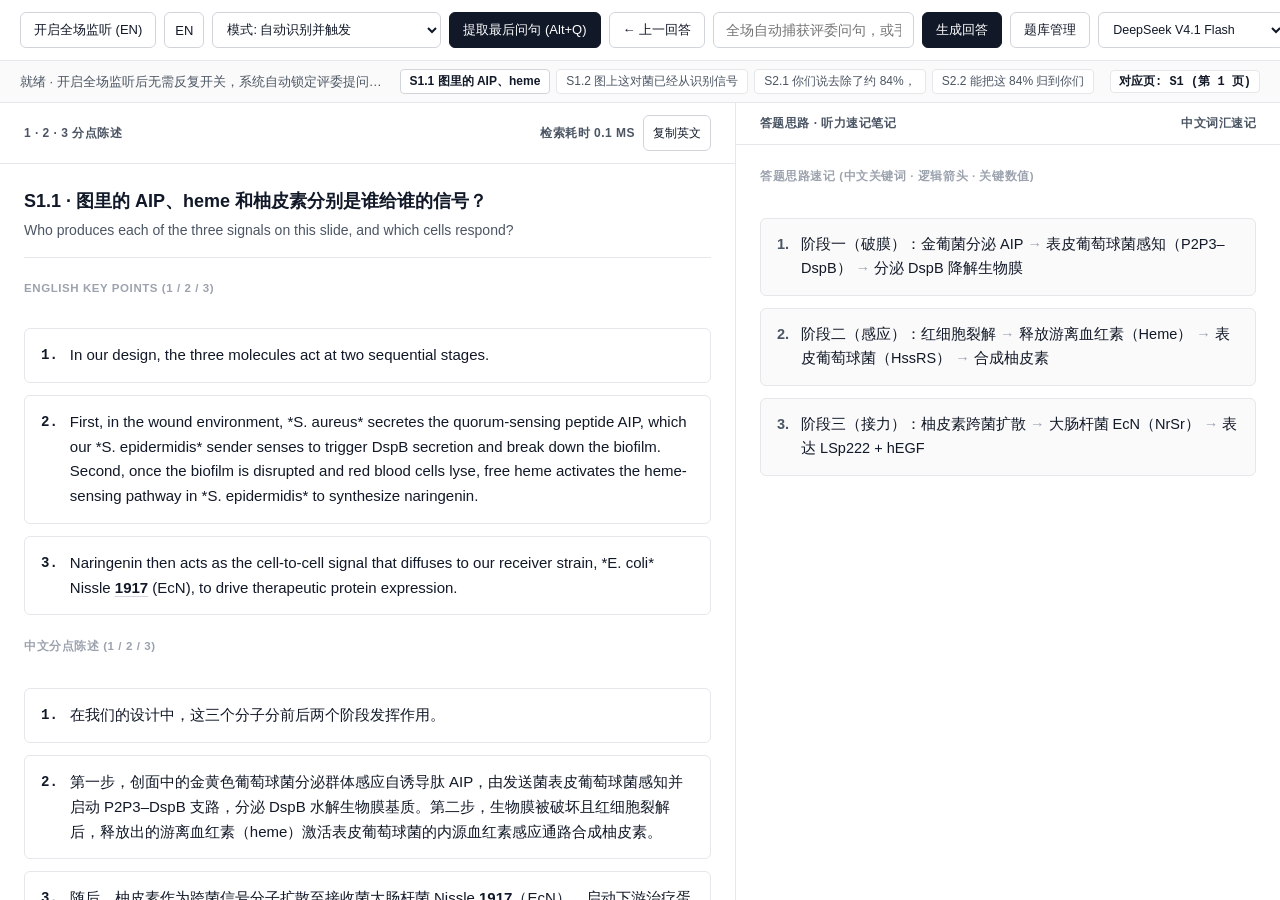
==== index.html @ b4458b43 "feat: initial modular release of iGEM Real-Time Defense Assistant with editable QA database and SDK " ====
<!DOCTYPE html>
<html lang="zh-CN">
<head>
  <meta charset="UTF-8">
  <meta name="viewport" content="width=device-width, initial-scale=1.0">
  <title>iGEM Real-Time Defense Assistant</title>
  <link rel="stylesheet" href="src/styles.css">
</head>
<body>

<!-- Top Control Bar -->
<header class="topbar">
  <button class="btn btn-mic" id="micBtn" title="Alt+S 开启/暂停监听">开启全场监听 (EN)</button>
  <button class="btn" id="langBtn" title="切换语音识别语言 (EN / ZH)" style="padding:0 10px;">EN</button>
  <select id="voiceModeSelect" class="ctrl-select" title="选择语音工作模式">
    <option value="auto_detect" selected>模式: 自动识别并触发</option>
    <option value="manual_grab">模式: 持续转写 · 按键取最后问句</option>
    <option value="raw">模式: 传统全量语音</option>
  </select>
  <button class="btn btn-primary" id="grabLastQBtn" title="Alt+Q：从持续录音中提取最后一个评委问句并生成回答">提取最后问句 (Alt+Q)</button>
  <button class="btn" id="prevAnswerBtn" title="Alt+Z：误触发时一键返回上一个问题的回答画面" disabled>← 上一回答</button>
  <button class="btn" id="unlockNextBtn" title="Alt+N 手动解锁并准备接收下一题" style="display:none;">下一题解锁</button>
  <input type="text" class="query-input" id="queryInput" placeholder="全场自动捕获评委问句，或手动输入关键词 / 题号 (如 B1, naringenin, two bands, 84%)...">
  <button class="btn btn-primary" id="askBtn">生成回答</button>
  <button class="btn" id="openDbBtn" title="可视化编辑、新增、导入/导出参考回答数据库">题库管理</button>
  <select id="providerSelect" class="ctrl-select"></select>
  <input type="text" id="customUrlInput" class="ctrl-key" style="display:none;width:150px;" placeholder="Base URL">
  <input type="text" id="customModelInput" class="ctrl-key" style="display:none;width:110px;" placeholder="Model ID">
  <input type="password" id="apiKeyInput" class="ctrl-key" placeholder="API Key" autocomplete="off">
</header>

<!-- Subbar: Live Translation & Matched Question Switcher -->
<div class="subbar">
  <div class="trans-line" id="liveTransLine">就绪 · 点击「开启全场监听」后无需反复开关，系统会自动锁定评委问句并过滤我方队员回答</div>
  <div class="hit-tabs" id="hitTabs"></div>
  <span class="slide-tag" id="slideTag">S1 · P1</span>
</div>
<div class="q-hist-bar" id="qHistBar">
  <span style="color:var(--text-muted);font-weight:600;white-space:nowrap;">本场评委问题与上下文记忆:</span>
  <div id="qHistList" style="display:flex;gap:6px;align-items:center;flex:1;overflow-x:auto;"></div>
  <button class="btn" id="clearContextBtn" title="Alt+C：清空连续追问上下文记忆，开启全新话题" style="height:24px;padding:0 8px;font-size:11.5px;">清空上下文 (Alt+C)</button>
</div>

<!-- Main Split Output: Left = 1, 2, 3 Key Points | Right = Listening-Note Cue Chains -->
<main class="workspace">
  <!-- Left Column: 1, 2, 3 Full-Sentence Key Points -->
  <section class="col col-left">
    <div class="col-header">
      <span>1 · 2 · 3 分点陈述</span>
      <div style="display:flex;gap:8px;align-items:center;">
        <span id="leftStatusText">本地毫秒检索</span>
        <button class="btn" id="copyBtn" style="padding:3px 9px;font-size:12px;">复制英文</button>
      </div>
    </div>
    <div class="col-body">
      <div class="q-header">
        <div class="q-zh" id="qZhText"></div>
        <div class="q-en" id="qEnText"></div>
      </div>

      <!-- AI Generated 1, 2, 3 Points -->
      <div class="ai-block" id="aiPointsBlock">
        <div class="section-label">AI 实时生成 · English Points (1 / 2 / 3)</div>
        <div class="points-stack" id="aiPointsEnContainer"></div>
        <div class="section-label">AI 实时生成 · 中文分点 (1 / 2 / 3)</div>
        <div class="points-stack" id="aiPointsZhContainer"></div>
      </div>

      <!-- Standard 1, 2, 3 Points (EN) -->
      <div class="section-label">English Key Points (1 / 2 / 3)</div>
      <div class="points-stack" id="stdPointsEn"></div>

      <!-- Standard 1, 2, 3 Points (ZH) -->
      <div class="section-label">中文分点陈述 (1 / 2 / 3)</div>
      <div class="points-stack" id="stdPointsZh"></div>

      <!-- Auto-Retrieved Project Library Original Excerpts -->
      <div class="section-label" id="refSectionLabel">关联项目库原文 (Protocols / Wiki / DBTL / Parts)</div>
      <div class="ref-list" id="refListContainer"></div>
    </div>
  </section>

  <!-- Right Column: Listening-Note Style Cues (Keywords + Arrow Chains, No Full Sentences) -->
  <section class="col col-right">
    <div class="col-header">
      <span>答题思路 · 听力速记笔记</span>
      <span id="rightStatusText">中文词汇速记</span>
    </div>
    <div class="col-body">
      <!-- AI Generated Cue Notes -->
      <div class="ai-block" id="aiNotesBlock">
        <div class="section-label">AI 实时生成 · 答题思路速记 (中文词汇与逻辑链)</div>
        <div class="note-stack" id="aiNotesContainer"></div>
      </div>

      <!-- Standard Cue Notes -->
      <div class="section-label">答题思路速记 (中文关键词 · 逻辑箭头 · 关键数值)</div>
      <div class="note-stack" id="stdNotesContainer"></div>

      <!-- Quantitative Calculation / Supplement Note if present -->
      <div class="extra-box" id="stdExtraZh" style="display:none;"></div>
    </div>
  </section>
</main>

<!-- Reference Answer Database Manager Modal -->
<div class="modal-backdrop" id="dbModal">
  <div class="modal-panel">
    <div class="modal-header">
      <div style="display:flex;align-items:center;gap:12px;">
        <strong>参考回答数据库管理 (支持可视化编辑 / JSON 导入导出 / Markdown 同步)</strong>
        <span id="dbStatusMsg" style="font-size:12px;color:var(--text-secondary);"></span>
      </div>
      <div style="display:flex;gap:8px;align-items:center;">
        <button class="btn" id="dbNewItemBtn">+ 新增问答</button>
        <button class="btn" id="dbExportJsonBtn">导出 qa_items.json</button>
        <label class="btn" style="display:inline-flex;align-items:center;cursor:pointer;">
          导入 JSON
          <input type="file" id="dbImportJsonInput" accept=".json" style="display:none;">
        </label>
        <button class="btn" id="closeDbBtn">关闭</button>
      </div>
    </div>
    <div class="modal-body">
      <aside class="db-sidebar" id="dbSidebarList"></aside>
      <div class="db-form">
        <div style="display:grid;grid-template-columns:1fr 1fr 2fr;gap:12px;">
          <div class="form-row">
            <label>题号 (Code)</label>
            <input type="text" class="form-input" id="dbCodeInput" placeholder="如 S1.1 / B1.1">
          </div>
          <div class="form-row">
            <label>对应 PPT 页码标识 (Slide)</label>
            <input type="text" class="form-input" id="dbSlideInput" placeholder="如 S1 / B1 / B6">
          </div>
          <div class="form-row">
            <label>检索关键词 (Keywords，空格分隔)</label>
            <input type="text" class="form-input" id="dbKeywordsInput" placeholder="naringenin HPLC yield 产量 峰面积">
          </div>
        </div>
        <div class="form-row">
          <label>中文问题 (q_zh)</label>
          <input type="text" class="form-input" id="dbQZhInput">
        </div>
        <div class="form-row">
          <label>英文问题 (q_en)</label>
          <input type="text" class="form-input" id="dbQEnInput">
        </div>
        <div class="form-row">
          <label>英文 1·2·3 分点陈述 (points_en，每行一点)</label>
          <textarea class="form-textarea" id="dbPointsEnInput"></textarea>
        </div>
        <div class="form-row">
          <label>中文 1·2·3 分点陈述 (points_zh，每行一点)</label>
          <textarea class="form-textarea" id="dbPointsZhInput"></textarea>
        </div>
        <div class="form-row">
          <label>右侧答题思路 · 中文听力速记笔记 (notes_zh，每行一点，用 → 连接逻辑链)</label>
          <textarea class="form-textarea" id="dbNotesZhInput"></textarea>
        </div>
        <div class="form-row">
          <label>补充定量计算或延伸说明 (extra_zh，选填)</label>
          <textarea class="form-textarea" id="dbExtraZhInput" style="min-height:54px;"></textarea>
        </div>
        <div style="display:flex;justify-content:space-between;padding-top:6px;">
          <button class="btn" id="dbDeleteItemBtn" style="color:var(--danger);border-color:var(--danger);">删除此题</button>
          <button class="btn btn-primary" id="dbSaveItemBtn">保存修改</button>
        </div>
      </div>
    </div>
  </div>
</div>

<!-- Configuration, Knowledge Base Bundle & Core App -->
<script src="config/config.js"></script>
<script src="data/knowledge_base.js"></script>
<script src="src/app.js"></script>
</body>
</html>
---- src/styles.css ----
:root {
  --bg: #ffffff;
  --surface: #fafafa;
  --border: #e5e7eb;
  --border-strong: #d1d5db;
  --text: #111827;
  --text-secondary: #4b5563;
  --text-muted: #9ca3af;
  --accent: #111827;
  --danger: #dc2626;
}
* { box-sizing: border-box; margin: 0; padding: 0; }
html, body {
  height: 100%;
  background: var(--bg);
  color: var(--text);
  font-family: -apple-system, BlinkMacSystemFont, "Inter", "SF Pro Text", "PingFang SC", "Microsoft YaHei", sans-serif;
  -webkit-font-smoothing: antialiased;
  overflow: hidden;
  display: flex;
  flex-direction: column;
}

/* Top Control Bar */
.topbar {
  display: flex;
  align-items: center;
  gap: 8px;
  padding: 12px 20px;
  border-bottom: 1px solid var(--border);
  background: var(--bg);
  flex-shrink: 0;
}

.btn {
  height: 36px;
  padding: 0 13px;
  border-radius: 6px;
  border: 1px solid var(--border-strong);
  background: var(--bg);
  color: var(--text);
  font-size: 13px;
  font-weight: 500;
  cursor: pointer;
  white-space: nowrap;
  transition: background 0.12s, border-color 0.12s;
}
.btn:hover {
  background: var(--surface);
  border-color: var(--text-secondary);
}
.btn-primary {
  background: var(--accent);
  color: #ffffff;
  border-color: var(--accent);
}
.btn-primary:hover {
  background: #000000;
  border-color: #000000;
}
.btn-mic.listening {
  border-color: var(--danger);
  color: var(--danger);
  background: #fef2f2;
  font-weight: 600;
}
.btn-mic.paused {
  border-color: #d97706;
  color: #b45309;
  background: #fffbeb;
  font-weight: 600;
}
.btn-mode.active {
  background: #f3f4f6;
  border-color: var(--text);
  color: var(--text);
  font-weight: 600;
}
.role-badge {
  display: inline-block;
  padding: 2px 7px;
  border-radius: 4px;
  font-size: 11.5px;
  font-weight: 600;
  border: 1px solid var(--border-strong);
  background: var(--bg);
  color: var(--text);
  margin-right: 6px;
}
.role-badge.locked {
  border-color: var(--text);
  background: var(--text);
  color: #ffffff;
}
.role-badge.ignored {
  border-color: var(--border);
  background: #f3f4f6;
  color: var(--text-secondary);
}
.q-hist-bar {
  display: none;
  align-items: center;
  gap: 6px;
  padding: 6px 20px;
  border-bottom: 1px solid var(--border);
  background: var(--bg);
  font-size: 12px;
  flex-shrink: 0;
  overflow-x: auto;
}
.q-hist-bar.visible {
  display: flex;
}
.q-hist-pill {
  padding: 2px 8px;
  border: 1px solid var(--border);
  border-radius: 4px;
  background: var(--surface);
  color: var(--text-secondary);
  font-size: 12px;
  cursor: pointer;
  white-space: nowrap;
}
.q-hist-pill.active {
  border-color: var(--text);
  color: var(--text);
  background: var(--bg);
  font-weight: 600;
}

.query-input {
  flex: 1;
  height: 36px;
  padding: 0 12px;
  border: 1px solid var(--border-strong);
  border-radius: 6px;
  background: var(--bg);
  color: var(--text);
  font-size: 14px;
  outline: none;
}
.query-input:focus {
  border-color: var(--text);
}

.ctrl-select, .ctrl-key {
  height: 36px;
  padding: 0 10px;
  border: 1px solid var(--border-strong);
  border-radius: 6px;
  background: var(--bg);
  color: var(--text);
  font-size: 12.5px;
  outline: none;
}
.ctrl-key {
  width: 135px;
  font-family: ui-monospace, SFMono-Regular, Menlo, monospace;
}
.ctrl-select:focus, .ctrl-key:focus {
  border-color: var(--text);
}

/* Subbar: Live Translation + Quick Question Tabs */
.subbar {
  display: flex;
  align-items: center;
  justify-content: space-between;
  gap: 16px;
  padding: 8px 20px;
  border-bottom: 1px solid var(--border);
  background: var(--surface);
  font-size: 13px;
  flex-shrink: 0;
}
.trans-line {
  color: var(--text-secondary);
  white-space: nowrap;
  overflow: hidden;
  text-overflow: ellipsis;
  flex: 1;
}
.trans-line strong {
  color: var(--text);
  font-weight: 600;
}
.hit-tabs {
  display: flex;
  align-items: center;
  gap: 6px;
  overflow-x: auto;
  max-width: 56%;
}
.hit-tabs::-webkit-scrollbar { height: 0; }
.hit-tab {
  padding: 3px 9px;
  border: 1px solid var(--border);
  border-radius: 4px;
  background: var(--bg);
  color: var(--text-secondary);
  font-size: 12px;
  cursor: pointer;
  white-space: nowrap;
}
.hit-tab:hover {
  background: var(--border);
  color: var(--text);
}
.hit-tab.active {
  background: var(--bg);
  border-color: var(--border-strong);
  color: var(--text);
  font-weight: 600;
}
.slide-tag {
  font-family: ui-monospace, SFMono-Regular, Menlo, monospace;
  font-size: 12px;
  color: var(--text);
  font-weight: 600;
  padding: 2px 8px;
  border: 1px solid var(--border);
  border-radius: 4px;
  background: var(--bg);
  white-space: nowrap;
}

/* Main Two-Column Output */
.workspace {
  flex: 1;
  display: grid;
  grid-template-columns: 1.15fr 0.85fr;
  overflow: hidden;
  background: var(--bg);
}

.col {
  display: flex;
  flex-direction: column;
  overflow: hidden;
  background: var(--bg);
}
.col-left {
  border-right: 1px solid var(--border);
}

.col-header {
  display: flex;
  align-items: center;
  justify-content: space-between;
  padding: 12px 24px;
  border-bottom: 1px solid var(--border);
  font-size: 12px;
  font-weight: 600;
  letter-spacing: 0.04em;
  text-transform: uppercase;
  color: var(--text-secondary);
  flex-shrink: 0;
}

.col-body {
  flex: 1;
  overflow-y: auto;
  padding: 24px;
  display: flex;
  flex-direction: column;
  gap: 24px;
}

/* Question Title Area */
.q-header {
  padding-bottom: 16px;
  border-bottom: 1px solid var(--border);
}
.q-zh {
  font-size: 18px;
  font-weight: 700;
  color: var(--text);
  line-height: 1.45;
  margin-bottom: 6px;
}
.q-en {
  font-size: 14px;
  color: var(--text-secondary);
  line-height: 1.5;
}

/* Section Labels */
.section-label {
  font-size: 11.5px;
  font-weight: 600;
  color: var(--text-muted);
  text-transform: uppercase;
  letter-spacing: 0.05em;
  margin-bottom: 10px;
}

/* Left Column: 1, 2, 3 Structured Points */
.points-stack {
  display: flex;
  flex-direction: column;
  gap: 12px;
}
.point-item {
  display: flex;
  gap: 12px;
  padding: 14px 16px;
  border: 1px solid var(--border);
  border-radius: 6px;
  background: var(--bg);
  line-height: 1.65;
  font-size: 15px;
  color: var(--text);
}
.point-num {
  font-family: ui-monospace, SFMono-Regular, Menlo, monospace;
  font-size: 14px;
  font-weight: 700;
  color: var(--text);
  flex-shrink: 0;
  margin-top: 1px;
}
.point-text {
  flex: 1;
}

/* Right Column: Listening-Note Style Shorthand Cues */
.note-stack {
  display: flex;
  flex-direction: column;
  gap: 12px;
}
.note-item {
  display: flex;
  gap: 12px;
  padding: 14px 16px;
  border: 1px solid var(--border);
  border-radius: 6px;
  background: var(--surface);
  font-family: ui-monospace, SFMono-Regular, Menlo, "PingFang SC", sans-serif;
  font-size: 14.5px;
  line-height: 1.65;
  color: var(--text);
}
.note-num {
  font-weight: 700;
  color: var(--text-secondary);
  flex-shrink: 0;
}
.note-text {
  flex: 1;
  font-weight: 500;
}
.note-arrow {
  color: var(--text-muted);
  padding: 0 4px;
  font-weight: 400;
}
.note-sep {
  color: var(--border-strong);
  padding: 0 6px;
}

/* AI Dynamic Output Block */
.ai-block {
  display: none;
  flex-direction: column;
  gap: 12px;
  padding-bottom: 20px;
  border-bottom: 1px solid var(--border);
}
.ai-block.visible {
  display: flex;
}

/* Extra Note / Calculation Box */
.extra-box {
  padding: 14px 16px;
  border: 1px solid var(--border);
  border-radius: 6px;
  background: var(--bg);
  font-size: 13.5px;
  line-height: 1.65;
  color: var(--text-secondary);
}

/* Reference Snippets */
.ref-list {
  display: flex;
  flex-direction: column;
  gap: 10px;
}
.ref-item {
  padding: 12px 14px;
  border: 1px solid var(--border);
  border-radius: 6px;
  background: var(--surface);
  font-size: 12.5px;
  line-height: 1.55;
  color: var(--text-secondary);
}
.ref-title {
  font-weight: 600;
  color: var(--text);
  margin-bottom: 4px;
  display: flex;
  justify-content: space-between;
}
mark {
  background: #f3f4f6;
  color: var(--text);
  font-weight: 600;
  padding: 0 2px;
}
.num-hi {
  font-weight: 700;
  text-decoration: underline;
  text-underline-offset: 3px;
  text-decoration-color: var(--border-strong);
}

/* Database Manager Modal */
.modal-backdrop {
  display: none;
  position: fixed;
  inset: 0;
  background: rgba(17, 24, 39, 0.35);
  z-index: 999;
  align-items: center;
  justify-content: center;
  padding: 24px;
}
.modal-backdrop.visible {
  display: flex;
}
.modal-panel {
  width: 100%;
  max-width: 980px;
  height: 84vh;
  background: var(--bg);
  border: 1px solid var(--border-strong);
  border-radius: 8px;
  display: flex;
  flex-direction: column;
  overflow: hidden;
}
.modal-header {
  display: flex;
  align-items: center;
  justify-content: space-between;
  padding: 14px 20px;
  border-bottom: 1px solid var(--border);
}
.modal-body {
  flex: 1;
  display: grid;
  grid-template-columns: 270px 1fr;
  overflow: hidden;
}
.db-sidebar {
  border-right: 1px solid var(--border);
  overflow-y: auto;
  padding: 10px;
  display: flex;
  flex-direction: column;
  gap: 4px;
  background: var(--surface);
}
.db-item-btn {
  text-align: left;
  padding: 8px 10px;
  border-radius: 5px;
  border: 1px solid transparent;
  background: transparent;
  font-size: 12.5px;
  color: var(--text-secondary);
  cursor: pointer;
  line-height: 1.35;
}
.db-item-btn:hover {
  background: var(--bg);
  border-color: var(--border);
  color: var(--text);
}
.db-item-btn.active {
  background: var(--bg);
  border-color: var(--text);
  color: var(--text);
  font-weight: 600;
}
.db-form {
  overflow-y: auto;
  padding: 20px;
  display: flex;
  flex-direction: column;
  gap: 14px;
}
.form-row {
  display: flex;
  flex-direction: column;
  gap: 5px;
}
.form-row label {
  font-size: 12px;
  font-weight: 600;
  color: var(--text-secondary);
}
.form-input, .form-textarea {
  padding: 8px 10px;
  border: 1px solid var(--border-strong);
  border-radius: 6px;
  font-size: 13px;
  font-family: inherit;
  color: var(--text);
  background: var(--bg);
  outline: none;
}
.form-textarea {
  min-height: 76px;
  resize: vertical;
  line-height: 1.5;
}
.form-input:focus, .form-textarea:focus {
  border-color: var(--text);
}
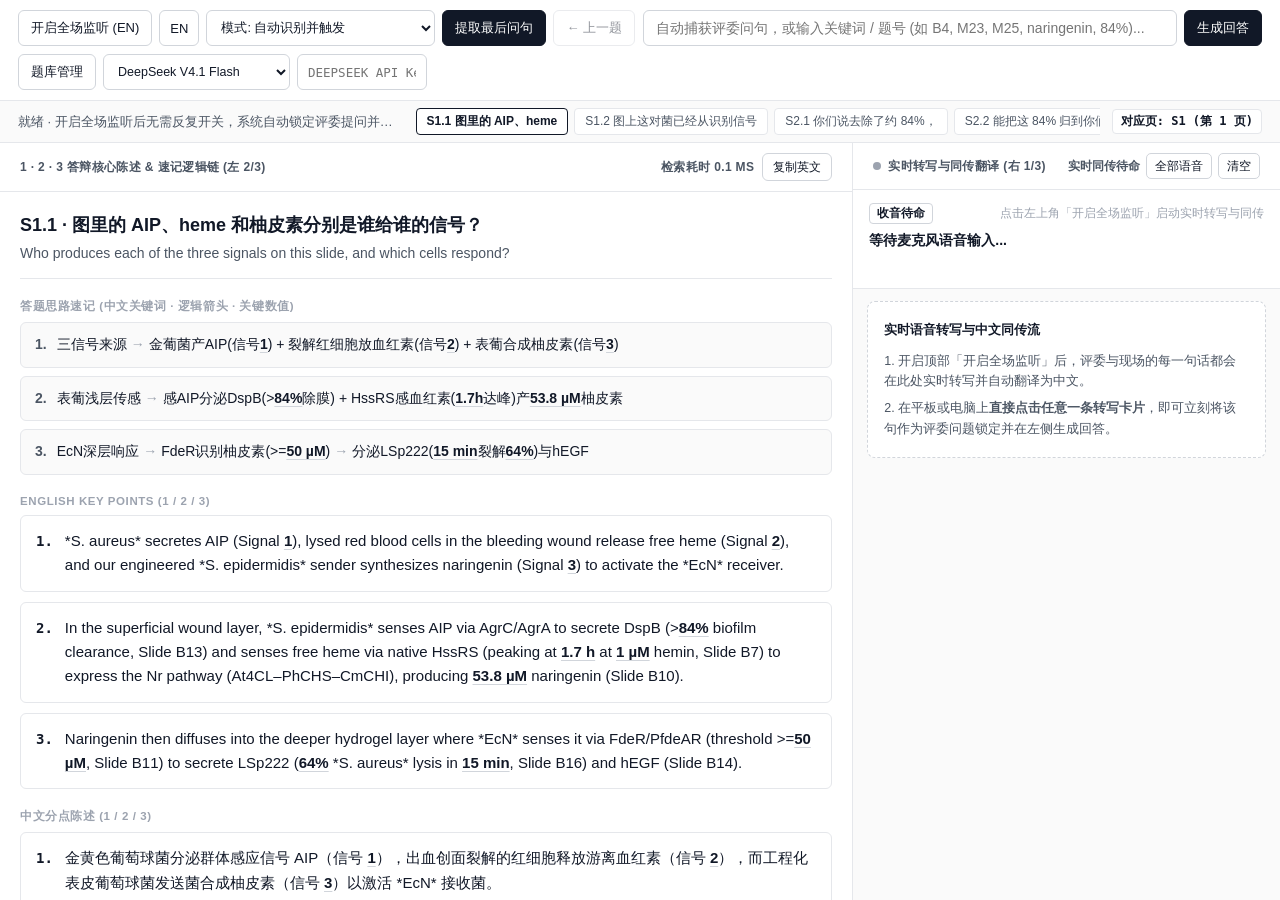
==== commit c18fbde1: "Adapt UI for tablet/iPad touch screens and convert right 1/3 column to real-time transcription & sim" ====
--- a/index.html
+++ b/index.html
@@ -2,54 +2,64 @@
 <html lang="zh-CN">
 <head>
   <meta charset="UTF-8">
-  <meta name="viewport" content="width=device-width, initial-scale=1.0">
+  <meta name="viewport" content="width=device-width, initial-scale=1.0, maximum-scale=1.0, user-scalable=no, viewport-fit=cover">
+  <meta name="apple-mobile-web-app-capable" content="yes">
+  <meta name="apple-mobile-web-app-status-bar-style" content="default">
   <title>iGEM Real-Time Defense Assistant</title>
   <link rel="stylesheet" href="src/styles.css">
 </head>
 <body>
 
-<!-- Top Control Bar -->
+<!-- Top Control Bar (Tablet & Desktop Responsive) -->
 <header class="topbar">
-  <button class="btn btn-mic" id="micBtn" title="Alt+S 开启/暂停监听">开启全场监听 (EN)</button>
-  <button class="btn" id="langBtn" title="切换语音识别语言 (EN / ZH)" style="padding:0 10px;">EN</button>
-  <select id="voiceModeSelect" class="ctrl-select" title="选择语音工作模式">
-    <option value="auto_detect" selected>模式: 自动识别并触发</option>
-    <option value="manual_grab">模式: 持续转写 · 按键取最后问句</option>
-    <option value="raw">模式: 传统全量语音</option>
-  </select>
-  <button class="btn btn-primary" id="grabLastQBtn" title="Alt+Q：从持续录音中提取最后一个评委问句并生成回答">提取最后问句 (Alt+Q)</button>
-  <button class="btn" id="prevAnswerBtn" title="Alt+Z：误触发时一键返回上一个问题的回答画面" disabled>← 上一回答</button>
-  <button class="btn" id="unlockNextBtn" title="Alt+N 手动解锁并准备接收下一题" style="display:none;">下一题解锁</button>
-  <input type="text" class="query-input" id="queryInput" placeholder="全场自动捕获评委问句，或手动输入关键词 / 题号 (如 B1, naringenin, two bands, 84%)...">
-  <button class="btn btn-primary" id="askBtn">生成回答</button>
-  <button class="btn" id="openDbBtn" title="可视化编辑、新增、导入/导出参考回答数据库">题库管理</button>
-  <select id="providerSelect" class="ctrl-select"></select>
-  <input type="text" id="customUrlInput" class="ctrl-key" style="display:none;width:150px;" placeholder="Base URL">
-  <input type="text" id="customModelInput" class="ctrl-key" style="display:none;width:110px;" placeholder="Model ID">
-  <input type="password" id="apiKeyInput" class="ctrl-key" placeholder="API Key" autocomplete="off">
+  <div class="topbar-group topbar-mic-group">
+    <button class="btn btn-mic" id="micBtn" title="Alt+S 开启/暂停监听">开启全场监听 (EN)</button>
+    <button class="btn" id="langBtn" title="切换语音识别语言 (EN / ZH)" style="padding:0 10px;">EN</button>
+    <select id="voiceModeSelect" class="ctrl-select" title="选择语音工作模式">
+      <option value="auto_detect" selected>模式: 自动识别并触发</option>
+      <option value="manual_grab">模式: 持续转写 · 按键取最后问句</option>
+      <option value="raw">模式: 传统全量语音</option>
+    </select>
+    <button class="btn btn-primary" id="grabLastQBtn" title="Alt+Q：从持续录音中提取最后一个评委问句并生成回答">提取最后问句</button>
+    <button class="btn" id="prevAnswerBtn" title="Alt+Z：误触发时一键返回上一个问题的回答画面" disabled>← 上一题</button>
+    <button class="btn" id="unlockNextBtn" title="Alt+N 手动解锁并准备接收下一题" style="display:none;">下一题解锁</button>
+  </div>
+
+  <div class="topbar-group topbar-search-group">
+    <input type="text" class="query-input" id="queryInput" placeholder="自动捕获评委问句，或输入关键词 / 题号 (如 B4, M23, M25, naringenin, 84%)...">
+    <button class="btn btn-primary" id="askBtn">生成回答</button>
+  </div>
+
+  <div class="topbar-group topbar-cfg-group">
+    <button class="btn" id="openDbBtn" title="可视化编辑、新增、导入/导出参考回答数据库">题库管理</button>
+    <select id="providerSelect" class="ctrl-select"></select>
+    <input type="text" id="customUrlInput" class="ctrl-key" style="display:none;width:140px;" placeholder="Base URL">
+    <input type="text" id="customModelInput" class="ctrl-key" style="display:none;width:105px;" placeholder="Model ID">
+    <input type="password" id="apiKeyInput" class="ctrl-key" placeholder="API Key" autocomplete="off">
+  </div>
 </header>
 
-<!-- Subbar: Live Translation & Matched Question Switcher -->
+<!-- Subbar: Live Status & Matched Question Switcher -->
 <div class="subbar">
-  <div class="trans-line" id="liveTransLine">就绪 · 点击「开启全场监听」后无需反复开关，系统会自动锁定评委问句并过滤我方队员回答</div>
+  <div class="trans-line" id="liveTransLine">就绪 · 点击「开启全场监听」后右侧 1/3 实时滚动英汉同传，左侧 2/3 自动锁定评委提问</div>
   <div class="hit-tabs" id="hitTabs"></div>
   <span class="slide-tag" id="slideTag">S1 · P1</span>
 </div>
 <div class="q-hist-bar" id="qHistBar">
   <span style="color:var(--text-muted);font-weight:600;white-space:nowrap;">本场评委问题与上下文记忆:</span>
   <div id="qHistList" style="display:flex;gap:6px;align-items:center;flex:1;overflow-x:auto;"></div>
-  <button class="btn" id="clearContextBtn" title="Alt+C：清空连续追问上下文记忆，开启全新话题" style="height:24px;padding:0 8px;font-size:11.5px;">清空上下文 (Alt+C)</button>
+  <button class="btn" id="clearContextBtn" title="Alt+C：清空连续追问上下文记忆，开启全新话题" style="height:26px;padding:0 9px;font-size:11.5px;">清空上下文</button>
 </div>
 
-<!-- Main Split Output: Left = 1, 2, 3 Key Points | Right = Listening-Note Cue Chains -->
+<!-- Main Split Output: Left 2/3 = Answer & Cue Chains | Right 1/3 = Real-Time Transcription & Translation -->
 <main class="workspace">
-  <!-- Left Column: 1, 2, 3 Full-Sentence Key Points -->
+  <!-- Left 2/3 Column: Answer Key Points + Shorthand Cues + Project References -->
   <section class="col col-left">
     <div class="col-header">
-      <span>1 · 2 · 3 分点陈述</span>
+      <span>1 · 2 · 3 答辩核心陈述 &amp; 速记逻辑链 (左 2/3)</span>
       <div style="display:flex;gap:8px;align-items:center;">
         <span id="leftStatusText">本地毫秒检索</span>
-        <button class="btn" id="copyBtn" style="padding:3px 9px;font-size:12px;">复制英文</button>
+        <button class="btn" id="copyBtn" style="padding:3px 10px;font-size:12px;height:28px;">复制英文</button>
       </div>
     </div>
     <div class="col-body">
@@ -58,7 +68,7 @@
         <div class="q-en" id="qEnText"></div>
       </div>
 
-      <!-- AI Generated 1, 2, 3 Points -->
+      <!-- AI Generated 1, 2, 3 Points & Cue Notes -->
       <div class="ai-block" id="aiPointsBlock">
         <div class="section-label">AI 实时生成 · English Points (1 / 2 / 3)</div>
         <div class="points-stack" id="aiPointsEnContainer"></div>
@@ -66,39 +76,73 @@
         <div class="points-stack" id="aiPointsZhContainer"></div>
       </div>
 
+      <div class="ai-block" id="aiNotesBlock">
+        <div class="section-label">AI 实时生成 · 答题思路速记 (中文关键词与逻辑箭头)</div>
+        <div class="note-stack" id="aiNotesContainer"></div>
+      </div>
+
+      <!-- Standard Cue Notes (Compact Quick-Glance Box) -->
+      <div>
+        <div class="section-label">答题思路速记 (中文关键词 · 逻辑箭头 · 关键数值)</div>
+        <div class="note-stack" id="stdNotesContainer"></div>
+      </div>
+
       <!-- Standard 1, 2, 3 Points (EN) -->
-      <div class="section-label">English Key Points (1 / 2 / 3)</div>
-      <div class="points-stack" id="stdPointsEn"></div>
+      <div>
+        <div class="section-label">English Key Points (1 / 2 / 3)</div>
+        <div class="points-stack" id="stdPointsEn"></div>
+      </div>
 
       <!-- Standard 1, 2, 3 Points (ZH) -->
-      <div class="section-label">中文分点陈述 (1 / 2 / 3)</div>
-      <div class="points-stack" id="stdPointsZh"></div>
+      <div>
+        <div class="section-label">中文分点陈述 (1 / 2 / 3)</div>
+        <div class="points-stack" id="stdPointsZh"></div>
+      </div>
+
+      <!-- Quantitative Calculation / Supplement Note if present -->
+      <div class="extra-box" id="stdExtraZh" style="display:none;"></div>
 
       <!-- Auto-Retrieved Project Library Original Excerpts -->
-      <div class="section-label" id="refSectionLabel">关联项目库原文 (Protocols / Wiki / DBTL / Parts)</div>
-      <div class="ref-list" id="refListContainer"></div>
+      <div>
+        <div class="section-label" id="refSectionLabel">关联项目库原文 (Protocols / Wiki / DBTL / Parts)</div>
+        <div class="ref-list" id="refListContainer"></div>
+      </div>
     </div>
   </section>
 
-  <!-- Right Column: Listening-Note Style Cues (Keywords + Arrow Chains, No Full Sentences) -->
+  <!-- Right 1/3 Column: Real-Time Transcription & Simultaneous Translation -->
   <section class="col col-right">
     <div class="col-header">
-      <span>答题思路 · 听力速记笔记</span>
-      <span id="rightStatusText">中文词汇速记</span>
-    </div>
-    <div class="col-body">
-      <!-- AI Generated Cue Notes -->
-      <div class="ai-block" id="aiNotesBlock">
-        <div class="section-label">AI 实时生成 · 答题思路速记 (中文词汇与逻辑链)</div>
-        <div class="note-stack" id="aiNotesContainer"></div>
-      </div>
-
-      <!-- Standard Cue Notes -->
-      <div class="section-label">答题思路速记 (中文关键词 · 逻辑箭头 · 关键数值)</div>
-      <div class="note-stack" id="stdNotesContainer"></div>
-
-      <!-- Quantitative Calculation / Supplement Note if present -->
-      <div class="extra-box" id="stdExtraZh" style="display:none;"></div>
+      <div style="display:flex;align-items:center;gap:7px;">
+        <span class="mic-live-dot" id="transLiveDot"></span>
+        <span>实时转写与同传翻译 (右 1/3)</span>
+      </div>
+      <div style="display:flex;align-items:center;gap:6px;">
+        <span id="rightStatusText" style="text-transform:none;letter-spacing:0;">实时同传待命</span>
+        <button class="btn btn-xs" id="toggleTeamSpeechBtn" title="切换是否显示我方队员发言记录">全部语音</button>
+        <button class="btn btn-xs" id="clearTranscriptBtn" title="清空右侧实时转写流">清空</button>
+      </div>
+    </div>
+
+    <div class="trans-panel-body">
+      <!-- Live Ongoing Utterance Box (Pinned Top of Right 1/3) -->
+      <div class="live-utterance-box" id="liveUtteranceBox">
+        <div class="live-utterance-meta">
+          <span class="role-badge" id="liveUtteranceRoleBadge">收音待命</span>
+          <span class="live-utterance-hint" id="liveUtteranceHint">开启监听后实时显示正在说的英文与中文同传</span>
+        </div>
+        <div class="live-utterance-en" id="liveInterimEn">等待麦克风语音输入...</div>
+        <div class="live-utterance-zh" id="liveInterimZh"></div>
+      </div>
+
+      <!-- Scrollable Real-Time Bilingual Transcript Stream -->
+      <div class="trans-feed" id="liveTranscriptFeed">
+        <div class="trans-empty" id="transEmptyState">
+          <div style="font-weight:600;color:var(--text);margin-bottom:4px;">实时语音转写与中文同传流</div>
+          <div>1. 开启顶部「开启全场监听」后，评委与现场的每一句话都会在此处实时转写并自动翻译为中文。</div>
+          <div>2. 在平板或电脑上<strong>直接点击任意一条转写卡片</strong>，即可立刻将该句作为评委问题锁定并在左侧生成回答。</div>
+        </div>
+      </div>
     </div>
   </section>
 </main>
@@ -124,7 +168,7 @@
     <div class="modal-body">
       <aside class="db-sidebar" id="dbSidebarList"></aside>
       <div class="db-form">
-        <div style="display:grid;grid-template-columns:1fr 1fr 2fr;gap:12px;">
+        <div class="db-form-grid">
           <div class="form-row">
             <label>题号 (Code)</label>
             <input type="text" class="form-input" id="dbCodeInput" placeholder="如 S1.1 / B1.1">
@@ -155,7 +199,7 @@
           <textarea class="form-textarea" id="dbPointsZhInput"></textarea>
         </div>
         <div class="form-row">
-          <label>右侧答题思路 · 中文听力速记笔记 (notes_zh，每行一点，用 → 连接逻辑链)</label>
+          <label>答题思路 · 中文听力速记笔记 (notes_zh，每行一点，用 → 连接逻辑链)</label>
           <textarea class="form-textarea" id="dbNotesZhInput"></textarea>
         </div>
         <div class="form-row">
--- a/src/styles.css
+++ b/src/styles.css
@@ -8,10 +8,18 @@
   --text-muted: #9ca3af;
   --accent: #111827;
   --danger: #dc2626;
-}
-* { box-sizing: border-box; margin: 0; padding: 0; }
+  --judge-bg: #f8fafc;
+  --judge-border: #94a3b8;
+}
+* {
+  box-sizing: border-box;
+  margin: 0;
+  padding: 0;
+  -webkit-tap-highlight-color: transparent;
+}
 html, body {
   height: 100%;
+  height: 100dvh;
   background: var(--bg);
   color: var(--text);
   font-family: -apple-system, BlinkMacSystemFont, "Inter", "SF Pro Text", "PingFang SC", "Microsoft YaHei", sans-serif;
@@ -19,22 +27,36 @@
   overflow: hidden;
   display: flex;
   flex-direction: column;
-}
-
-/* Top Control Bar */
+  padding-left: env(safe-area-inset-left, 0px);
+  padding-right: env(safe-area-inset-right, 0px);
+  padding-bottom: env(safe-area-inset-bottom, 0px);
+}
+
+/* Top Control Bar (Desktop + Tablet Multi-Row Adaptive) */
 .topbar {
   display: flex;
+  flex-wrap: wrap;
   align-items: center;
   gap: 8px;
-  padding: 12px 20px;
+  padding: 10px 18px;
   border-bottom: 1px solid var(--border);
   background: var(--bg);
   flex-shrink: 0;
+}
+.topbar-group {
+  display: flex;
+  align-items: center;
+  gap: 7px;
+  flex-wrap: wrap;
+}
+.topbar-search-group {
+  flex: 1 1 280px;
+  min-width: 240px;
 }
 
 .btn {
   height: 36px;
-  padding: 0 13px;
+  padding: 0 12px;
   border-radius: 6px;
   border: 1px solid var(--border-strong);
   background: var(--bg);
@@ -43,11 +65,26 @@
   font-weight: 500;
   cursor: pointer;
   white-space: nowrap;
+  touch-action: manipulation;
+  user-select: none;
   transition: background 0.12s, border-color 0.12s;
 }
 .btn:hover {
   background: var(--surface);
   border-color: var(--text-secondary);
+}
+.btn:active {
+  transform: translateY(0.5px);
+}
+.btn:disabled {
+  opacity: 0.45;
+  cursor: not-allowed;
+}
+.btn-xs {
+  height: 26px;
+  padding: 0 8px;
+  font-size: 11.5px;
+  border-radius: 5px;
 }
 .btn-primary {
   background: var(--accent);
@@ -86,33 +123,41 @@
   background: var(--bg);
   color: var(--text);
   margin-right: 6px;
+  white-space: nowrap;
 }
 .role-badge.locked {
   border-color: var(--text);
   background: var(--text);
   color: #ffffff;
+}
+.role-badge.judge {
+  border-color: #dc2626;
+  background: #fef2f2;
+  color: #dc2626;
 }
 .role-badge.ignored {
   border-color: var(--border);
   background: #f3f4f6;
   color: var(--text-secondary);
 }
+
 .q-hist-bar {
   display: none;
   align-items: center;
   gap: 6px;
-  padding: 6px 20px;
+  padding: 6px 18px;
   border-bottom: 1px solid var(--border);
   background: var(--bg);
   font-size: 12px;
   flex-shrink: 0;
   overflow-x: auto;
+  -webkit-overflow-scrolling: touch;
 }
 .q-hist-bar.visible {
   display: flex;
 }
 .q-hist-pill {
-  padding: 2px 8px;
+  padding: 3px 9px;
   border: 1px solid var(--border);
   border-radius: 4px;
   background: var(--surface);
@@ -120,6 +165,7 @@
   font-size: 12px;
   cursor: pointer;
   white-space: nowrap;
+  touch-action: manipulation;
 }
 .q-hist-pill.active {
   border-color: var(--text);
@@ -138,6 +184,7 @@
   color: var(--text);
   font-size: 14px;
   outline: none;
+  min-width: 160px;
 }
 .query-input:focus {
   border-color: var(--text);
@@ -154,20 +201,20 @@
   outline: none;
 }
 .ctrl-key {
-  width: 135px;
+  width: 130px;
   font-family: ui-monospace, SFMono-Regular, Menlo, monospace;
 }
 .ctrl-select:focus, .ctrl-key:focus {
   border-color: var(--text);
 }
 
-/* Subbar: Live Translation + Quick Question Tabs */
+/* Subbar: Live Status + Quick Question Tabs */
 .subbar {
   display: flex;
   align-items: center;
   justify-content: space-between;
-  gap: 16px;
-  padding: 8px 20px;
+  gap: 12px;
+  padding: 7px 18px;
   border-bottom: 1px solid var(--border);
   background: var(--surface);
   font-size: 13px;
@@ -179,6 +226,7 @@
   overflow: hidden;
   text-overflow: ellipsis;
   flex: 1;
+  min-width: 180px;
 }
 .trans-line strong {
   color: var(--text);
@@ -189,11 +237,12 @@
   align-items: center;
   gap: 6px;
   overflow-x: auto;
-  max-width: 56%;
+  max-width: 55%;
+  -webkit-overflow-scrolling: touch;
 }
 .hit-tabs::-webkit-scrollbar { height: 0; }
 .hit-tab {
-  padding: 3px 9px;
+  padding: 4px 10px;
   border: 1px solid var(--border);
   border-radius: 4px;
   background: var(--bg);
@@ -201,6 +250,7 @@
   font-size: 12px;
   cursor: pointer;
   white-space: nowrap;
+  touch-action: manipulation;
 }
 .hit-tab:hover {
   background: var(--border);
@@ -208,7 +258,7 @@
 }
 .hit-tab.active {
   background: var(--bg);
-  border-color: var(--border-strong);
+  border-color: var(--text);
   color: var(--text);
   font-weight: 600;
 }
@@ -217,18 +267,18 @@
   font-size: 12px;
   color: var(--text);
   font-weight: 600;
-  padding: 2px 8px;
+  padding: 3px 8px;
   border: 1px solid var(--border);
   border-radius: 4px;
   background: var(--bg);
   white-space: nowrap;
 }
 
-/* Main Two-Column Output */
+/* Main Split Output: Left 2/3 (Answer & Cues) | Right 1/3 (Real-Time Transcript & Translation) */
 .workspace {
   flex: 1;
   display: grid;
-  grid-template-columns: 1.15fr 0.85fr;
+  grid-template-columns: minmax(0, 2fr) minmax(300px, 1fr);
   overflow: hidden;
   background: var(--bg);
 }
@@ -247,28 +297,30 @@
   display: flex;
   align-items: center;
   justify-content: space-between;
-  padding: 12px 24px;
+  padding: 10px 20px;
   border-bottom: 1px solid var(--border);
   font-size: 12px;
   font-weight: 600;
-  letter-spacing: 0.04em;
+  letter-spacing: 0.03em;
   text-transform: uppercase;
   color: var(--text-secondary);
   flex-shrink: 0;
+  background: var(--bg);
 }
 
 .col-body {
   flex: 1;
   overflow-y: auto;
-  padding: 24px;
-  display: flex;
-  flex-direction: column;
-  gap: 24px;
+  -webkit-overflow-scrolling: touch;
+  padding: 20px;
+  display: flex;
+  flex-direction: column;
+  gap: 20px;
 }
 
 /* Question Title Area */
 .q-header {
-  padding-bottom: 16px;
+  padding-bottom: 14px;
   border-bottom: 1px solid var(--border);
 }
 .q-zh {
@@ -276,7 +328,7 @@
   font-weight: 700;
   color: var(--text);
   line-height: 1.45;
-  margin-bottom: 6px;
+  margin-bottom: 5px;
 }
 .q-en {
   font-size: 14px;
@@ -291,23 +343,23 @@
   color: var(--text-muted);
   text-transform: uppercase;
   letter-spacing: 0.05em;
-  margin-bottom: 10px;
+  margin-bottom: 8px;
 }
 
 /* Left Column: 1, 2, 3 Structured Points */
 .points-stack {
   display: flex;
   flex-direction: column;
+  gap: 10px;
+}
+.point-item {
+  display: flex;
   gap: 12px;
-}
-.point-item {
-  display: flex;
-  gap: 12px;
-  padding: 14px 16px;
+  padding: 13px 15px;
   border: 1px solid var(--border);
   border-radius: 6px;
   background: var(--bg);
-  line-height: 1.65;
+  line-height: 1.62;
   font-size: 15px;
   color: var(--text);
 }
@@ -323,22 +375,22 @@
   flex: 1;
 }
 
-/* Right Column: Listening-Note Style Shorthand Cues */
+/* Listening-Note Style Shorthand Cues */
 .note-stack {
   display: flex;
   flex-direction: column;
-  gap: 12px;
+  gap: 8px;
 }
 .note-item {
   display: flex;
-  gap: 12px;
-  padding: 14px 16px;
+  gap: 10px;
+  padding: 11px 14px;
   border: 1px solid var(--border);
   border-radius: 6px;
   background: var(--surface);
   font-family: ui-monospace, SFMono-Regular, Menlo, "PingFang SC", sans-serif;
-  font-size: 14.5px;
-  line-height: 1.65;
+  font-size: 14px;
+  line-height: 1.55;
   color: var(--text);
 }
 .note-num {
@@ -364,8 +416,8 @@
 .ai-block {
   display: none;
   flex-direction: column;
-  gap: 12px;
-  padding-bottom: 20px;
+  gap: 10px;
+  padding-bottom: 16px;
   border-bottom: 1px solid var(--border);
 }
 .ai-block.visible {
@@ -374,12 +426,12 @@
 
 /* Extra Note / Calculation Box */
 .extra-box {
-  padding: 14px 16px;
+  padding: 13px 15px;
   border: 1px solid var(--border);
   border-radius: 6px;
   background: var(--bg);
   font-size: 13.5px;
-  line-height: 1.65;
+  line-height: 1.6;
   color: var(--text-secondary);
 }
 
@@ -390,7 +442,7 @@
   gap: 10px;
 }
 .ref-item {
-  padding: 12px 14px;
+  padding: 11px 13px;
   border: 1px solid var(--border);
   border-radius: 6px;
   background: var(--surface);
@@ -416,6 +468,179 @@
   text-decoration: underline;
   text-underline-offset: 3px;
   text-decoration-color: var(--border-strong);
+}
+
+/* ============================================================================
+   Right 1/3 Column: Real-Time Transcription & Simultaneous Translation
+   ============================================================================ */
+.mic-live-dot {
+  width: 8px;
+  height: 8px;
+  border-radius: 50%;
+  background: var(--text-muted);
+  display: inline-block;
+  flex-shrink: 0;
+}
+.mic-live-dot.listening {
+  background: var(--danger);
+  box-shadow: 0 0 0 3px rgba(220, 38, 38, 0.2);
+  animation: pulseDot 1.4s infinite ease-in-out;
+}
+.mic-live-dot.paused {
+  background: #d97706;
+}
+@keyframes pulseDot {
+  0%, 100% { transform: scale(1); opacity: 1; }
+  50% { transform: scale(1.25); opacity: 0.65; }
+}
+
+.trans-panel-body {
+  flex: 1;
+  display: flex;
+  flex-direction: column;
+  overflow: hidden;
+  background: var(--surface);
+}
+
+.live-utterance-box {
+  padding: 13px 16px;
+  border-bottom: 1px solid var(--border);
+  background: var(--bg);
+  flex-shrink: 0;
+  display: flex;
+  flex-direction: column;
+  gap: 6px;
+}
+.live-utterance-box.active-speaking {
+  background: #fffbeb;
+  border-bottom-color: #fcd34d;
+}
+.live-utterance-box.active-judge {
+  background: #fef2f2;
+  border-bottom-color: #fca5a5;
+}
+.live-utterance-meta {
+  display: flex;
+  align-items: center;
+  justify-content: space-between;
+  gap: 6px;
+}
+.live-utterance-hint {
+  font-size: 11.5px;
+  color: var(--text-muted);
+  overflow: hidden;
+  text-overflow: ellipsis;
+  white-space: nowrap;
+}
+.live-utterance-en {
+  font-size: 14px;
+  font-weight: 600;
+  color: var(--text);
+  line-height: 1.48;
+  min-height: 21px;
+  word-break: break-word;
+}
+.live-utterance-zh {
+  font-size: 13.5px;
+  color: var(--text-secondary);
+  line-height: 1.48;
+  min-height: 18px;
+  word-break: break-word;
+}
+
+.trans-feed {
+  flex: 1;
+  overflow-y: auto;
+  -webkit-overflow-scrolling: touch;
+  padding: 12px 14px;
+  display: flex;
+  flex-direction: column;
+  gap: 10px;
+}
+
+.trans-empty {
+  padding: 18px 16px;
+  border: 1px dashed var(--border-strong);
+  border-radius: 8px;
+  background: var(--bg);
+  color: var(--text-secondary);
+  font-size: 12.5px;
+  line-height: 1.65;
+  display: flex;
+  flex-direction: column;
+  gap: 6px;
+}
+
+.trans-card {
+  padding: 12px 14px;
+  border: 1px solid var(--border);
+  border-radius: 8px;
+  background: var(--bg);
+  display: flex;
+  flex-direction: column;
+  gap: 6px;
+  cursor: pointer;
+  touch-action: manipulation;
+  transition: border-color 0.12s, box-shadow 0.12s, background 0.12s;
+}
+.trans-card:hover {
+  border-color: var(--text-secondary);
+}
+.trans-card.judge-card {
+  border-left: 3px solid var(--text);
+}
+.trans-card.active-locked {
+  border-color: var(--text);
+  border-left: 4px solid var(--danger);
+  box-shadow: 0 2px 6px rgba(0, 0, 0, 0.05);
+}
+.trans-card.team-card {
+  background: #f9fafb;
+  opacity: 0.78;
+}
+.trans-card-top {
+  display: flex;
+  align-items: center;
+  justify-content: space-between;
+  gap: 6px;
+}
+.trans-card-time {
+  font-family: ui-monospace, SFMono-Regular, Menlo, monospace;
+  font-size: 11px;
+  color: var(--text-muted);
+}
+.trans-card-action {
+  font-size: 11px;
+  font-weight: 600;
+  color: var(--text-secondary);
+  padding: 2px 7px;
+  border: 1px solid var(--border);
+  border-radius: 4px;
+  background: var(--surface);
+}
+.trans-card:hover .trans-card-action {
+  border-color: var(--text);
+  color: var(--text);
+}
+.trans-card-en {
+  font-size: 13.8px;
+  font-weight: 600;
+  color: var(--text);
+  line-height: 1.48;
+  word-break: break-word;
+}
+.trans-card-zh {
+  font-size: 13.5px;
+  color: var(--text-secondary);
+  line-height: 1.52;
+  padding-top: 4px;
+  border-top: 1px dashed var(--border);
+  word-break: break-word;
+}
+.trans-card-terms {
+  font-size: 11.5px;
+  color: var(--text-muted);
+  line-height: 1.4;
 }
 
 /* Database Manager Modal */
@@ -427,7 +652,7 @@
   z-index: 999;
   align-items: center;
   justify-content: center;
-  padding: 24px;
+  padding: 20px;
 }
 .modal-backdrop.visible {
   display: flex;
@@ -435,7 +660,7 @@
 .modal-panel {
   width: 100%;
   max-width: 980px;
-  height: 84vh;
+  height: 86dvh;
   background: var(--bg);
   border: 1px solid var(--border-strong);
   border-radius: 8px;
@@ -447,18 +672,21 @@
   display: flex;
   align-items: center;
   justify-content: space-between;
-  padding: 14px 20px;
+  flex-wrap: wrap;
+  gap: 10px;
+  padding: 12px 18px;
   border-bottom: 1px solid var(--border);
 }
 .modal-body {
   flex: 1;
   display: grid;
-  grid-template-columns: 270px 1fr;
+  grid-template-columns: 260px 1fr;
   overflow: hidden;
 }
 .db-sidebar {
   border-right: 1px solid var(--border);
   overflow-y: auto;
+  -webkit-overflow-scrolling: touch;
   padding: 10px;
   display: flex;
   flex-direction: column;
@@ -489,10 +717,16 @@
 }
 .db-form {
   overflow-y: auto;
-  padding: 20px;
+  -webkit-overflow-scrolling: touch;
+  padding: 18px;
   display: flex;
   flex-direction: column;
   gap: 14px;
+}
+.db-form-grid {
+  display: grid;
+  grid-template-columns: 1fr 1fr 2fr;
+  gap: 12px;
 }
 .form-row {
   display: flex;
@@ -508,7 +742,7 @@
   padding: 8px 10px;
   border: 1px solid var(--border-strong);
   border-radius: 6px;
-  font-size: 13px;
+  font-size: 14px;
   font-family: inherit;
   color: var(--text);
   background: var(--bg);
@@ -522,3 +756,91 @@
 .form-input:focus, .form-textarea:focus {
   border-color: var(--text);
 }
+
+/* ============================================================================
+   Tablet / iPad Adaptation (iPad Mini, iPad Air, iPad Pro Landscape & Portrait)
+   ============================================================================ */
+@media (pointer: coarse), (max-width: 1180px) {
+  .btn, .ctrl-select, .ctrl-key, .query-input {
+    height: 40px;
+    font-size: 14px;
+  }
+  .btn-xs {
+    height: 30px;
+    padding: 0 10px;
+    font-size: 12px;
+  }
+  .hit-tab {
+    padding: 6px 11px;
+    font-size: 12.5px;
+  }
+  .q-hist-pill {
+    padding: 5px 10px;
+    font-size: 12.5px;
+  }
+  .topbar {
+    padding: 8px 14px;
+    gap: 7px;
+  }
+  .subbar {
+    padding: 7px 14px;
+  }
+  .col-header {
+    padding: 9px 14px;
+  }
+  .col-body {
+    padding: 14px;
+    gap: 16px;
+  }
+  .point-item {
+    padding: 12px 14px;
+    font-size: 14.5px;
+  }
+  .note-item {
+    padding: 10px 12px;
+    font-size: 13.5px;
+  }
+  .trans-card {
+    padding: 12px 13px;
+  }
+}
+
+/* Tablet Portrait (740px - 960px): Keep 2/3 + 1/3 split with compact padding */
+@media (max-width: 960px) {
+  .workspace {
+    grid-template-columns: minmax(0, 1.85fr) minmax(250px, 1fr);
+  }
+  .topbar-search-group {
+    order: 3;
+    flex: 1 1 100%;
+  }
+  .hit-tabs {
+    max-width: 48%;
+  }
+  .modal-body {
+    grid-template-columns: 200px 1fr;
+  }
+  .db-form-grid {
+    grid-template-columns: 1fr 1fr;
+  }
+}
+
+/* Narrow Portrait / Small Tablet Split (< 680px): Stack vertically 65% / 35% */
+@media (max-width: 680px) {
+  .workspace {
+    grid-template-columns: 1fr;
+    grid-template-rows: 1.85fr 1fr;
+  }
+  .col-left {
+    border-right: none;
+    border-bottom: 1px solid var(--border-strong);
+  }
+  .modal-body {
+    grid-template-columns: 1fr;
+    grid-template-rows: 150px 1fr;
+  }
+  .db-sidebar {
+    border-right: none;
+    border-bottom: 1px solid var(--border);
+  }
+}
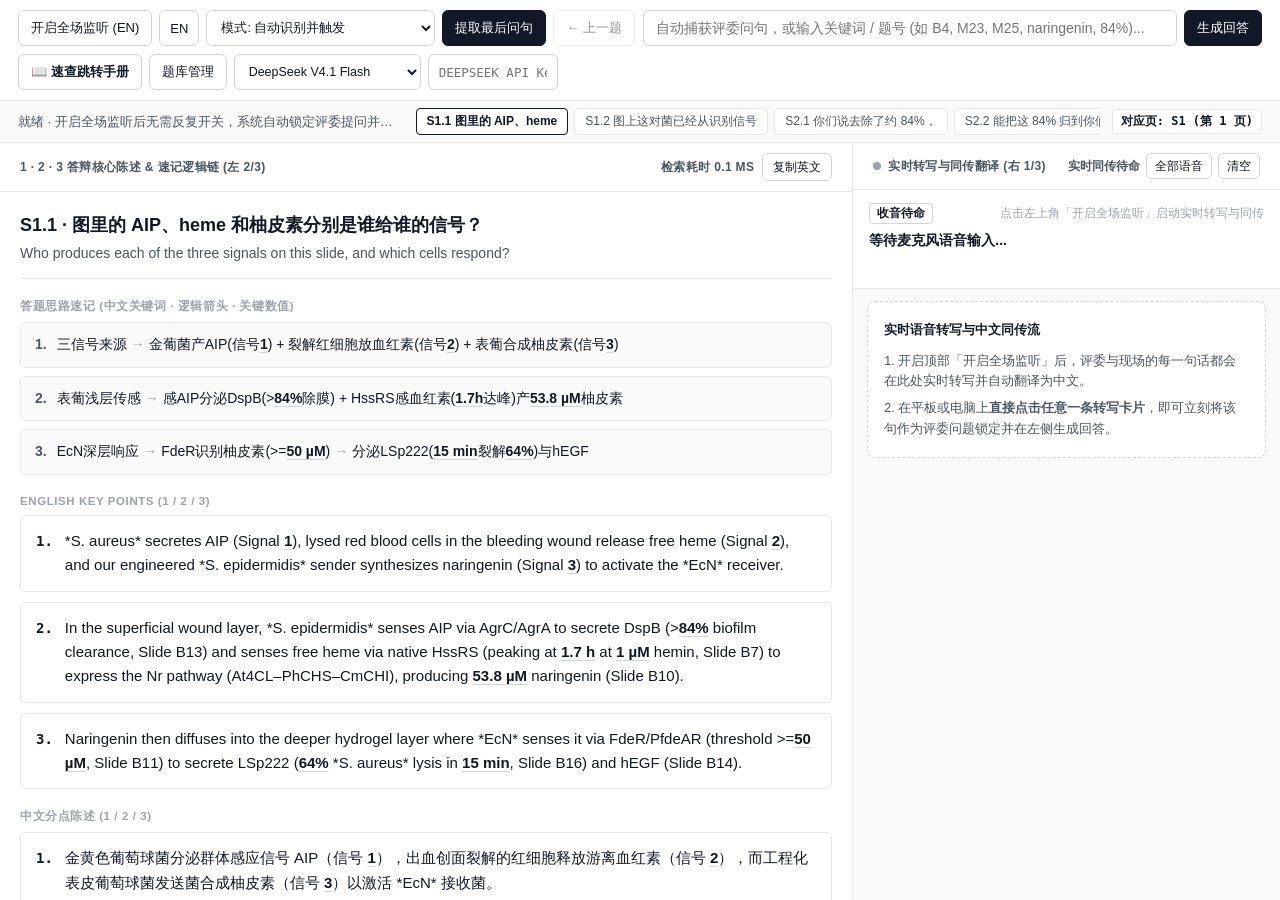
==== commit 6e420e88: "Add standalone clean searchable & jumpable HTML handbook (qa_handbook.html) with 27 Memo + 102 Q&A i" ====
--- a/index.html
+++ b/index.html
@@ -31,6 +31,7 @@
   </div>
 
   <div class="topbar-group topbar-cfg-group">
+    <a class="btn" href="qa_handbook.html" style="display:inline-flex;align-items:center;text-decoration:none;font-weight:600;" title="打开全库可查找、按页码与目录一键跳转的简洁版问答手册">📖 速查跳转手册</a>
     <button class="btn" id="openDbBtn" title="可视化编辑、新增、导入/导出参考回答数据库">题库管理</button>
     <select id="providerSelect" class="ctrl-select"></select>
     <input type="text" id="customUrlInput" class="ctrl-key" style="display:none;width:140px;" placeholder="Base URL">
